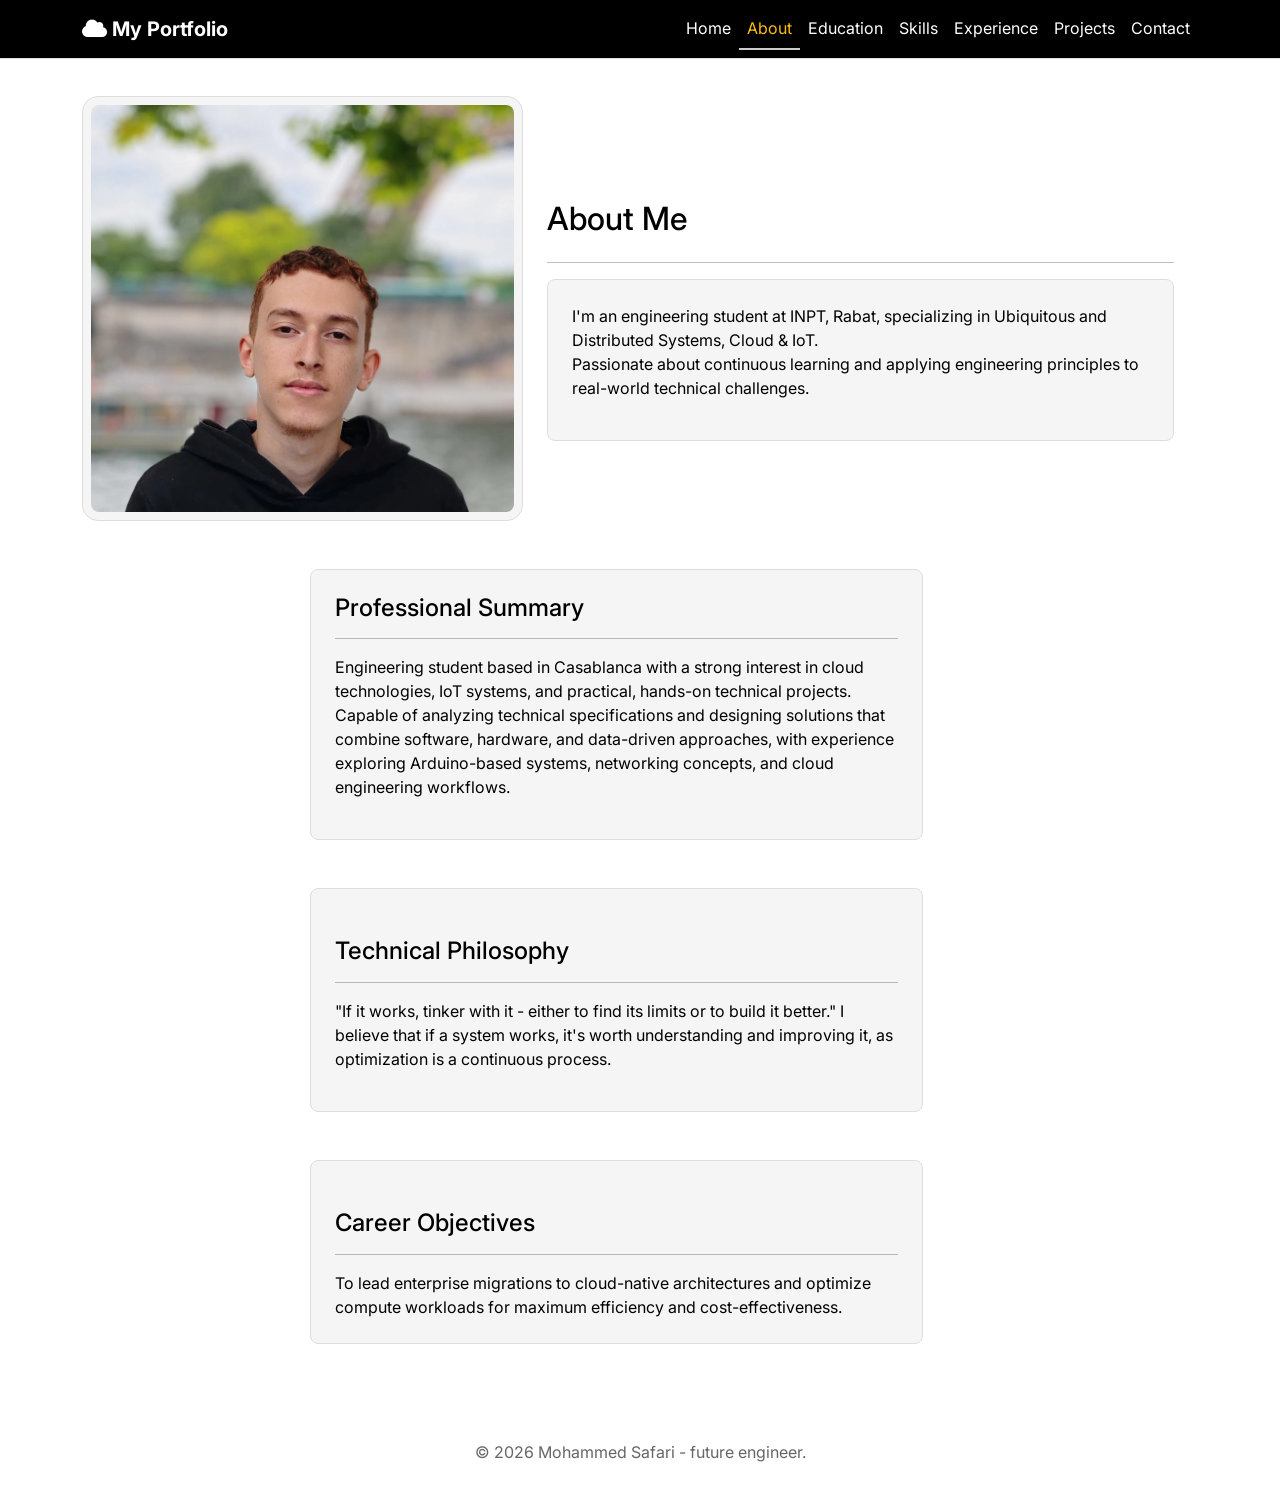
==== about.html @ a95056cc "Add files via upload" ====
<!DOCTYPE html>
<html lang="en">

<head>
    <meta charset="UTF-8">
    <meta name="viewport" content="width=device-width, initial-scale=1.0">
    <title>About Me | Mohammed Safari</title>
    <link href="https://cdn.jsdelivr.net/npm/bootstrap@5.3.0/dist/css/bootstrap.min.css" rel="stylesheet">
    <link href="https://cdnjs.cloudflare.com/ajax/libs/font-awesome/6.4.0/css/all.min.css" rel="stylesheet">
    <link href="https://unpkg.com/aos@2.3.1/dist/aos.css" rel="stylesheet">
    <link href="https://fonts.googleapis.com/css2?family=Inter:wght@300;400;600;800&display=swap" rel="stylesheet">
    <link rel="stylesheet" href="css/styles.css">
</head>

<body>
    <div class="bg-animation"></div>

    <nav class="navbar navbar-expand-lg navbar-dark fixed-top glass-nav">
        <div class="container">
            <a class="navbar-brand fw-bold text-accent" href="index.html"><i class="fas fa-cloud"></i> My Portfolio</a>
            <button class="navbar-toggler" type="button" data-bs-toggle="collapse" data-bs-target="#navbarNav">
                <span class="navbar-toggler-icon"></span>
            </button>
            <div class="collapse navbar-collapse justify-content-end" id="navbarNav">
                <ul class="navbar-nav">
                    <li class="nav-item"><a class="nav-link" href="index.html">Home</a></li>
                    <li class="nav-item"><a class="nav-link active" href="about.html">About</a></li>
                    <li class="nav-item"><a class="nav-link" href="education.html">Education</a></li>
                    <li class="nav-item"><a class="nav-link" href="skills.html">Skills</a></li>
                    <li class="nav-item"><a class="nav-link" href="experience.html">Experience</a></li>
                    <li class="nav-item"><a class="nav-link" href="projects.html">Projects</a></li>
                    <li class="nav-item"><a class="nav-link" href="contact.html">Contact</a></li>
                </ul>
            </div>
        </div>
    </nav>

    <main class="container mt-5 pt-5 pb-5 min-vh-100 d-flex align-items-center">
        <div class="row align-items-center w-100">
            <div class="col-md-5 mb-4" data-aos="fade-right" data-aos-duration="800">
                <div class="glass-card p-2 text-center rounded-4">
                    <img src="assets/IMG_20250724_004520_618.jpg" alt="Mohammed Safari" class="img-fluid rounded-3">
                </div>
            </div>
            <div class="col-md-7" data-aos="fade-left" data-aos-duration="800" data-aos-delay="200">
                <h2 class="mb-4">About Me</h2>
                <hr class="section-line" />
                <div class="glass-card p-4 rounded-3">
                    <p class="mb-0" data-aos="fade-left" data-aos-delay="500">I'm an engineering student at INPT, Rabat, specializing in Ubiquitous and Distributed Systems, Cloud & IoT.
                        <br>Passionate about continuous learning and applying engineering principles to real-world technical challenges.<p>
                </div>
            </div>
            <div class="row align-items-center justify-content-center w-100 mt-4">
                <div class="col-md-7" data-aos="fade-right" data-aos-duration="800" data-aos-delay="200">
                    <div class="glass-card p-4 rounded-3 mb-5">
                        <h4 class="mb-3" data-aos="fade-right" data-aos-delay="300">Professional Summary</h4>
                        <hr class="section-line" />
                        <p data-aos="fade-right" data-aos-delay="400">Engineering student based in Casablanca with a strong interest in cloud technologies, IoT systems,
                            and practical, hands-on technical projects. 
                            Capable of analyzing technical specifications and designing solutions that combine software, 
                            hardware, and data-driven approaches, with experience exploring Arduino-based systems, 
                            networking concepts, and cloud engineering workflows.</p>
                    </div>
                </div>
                <div class="col-md-7" data-aos="fade-left" data-aos-duration="800" data-aos-delay="200">
                    <div class="glass-card p-4 rounded-3 mb-5">
                        <h4 class="mb-3 mt-4" data-aos="fade-left" data-aos-delay="500">Technical Philosophy</h4>
                        <hr class="section-line" />
                        <p data-aos="fade-left" data-aos-delay="600">"If it works, tinker with it - either to find its limits or to build it better." I believe that
                            if a system works, it's worth understanding and improving it, as optimization is a continuous process.</p>
                    </div>
                </div>
                <div class="col-md-7" data-aos="fade-right" data-aos-duration="800" data-aos-delay="200">
                    <div class="glass-card p-4 rounded-3 mb-4">
                        <h4 class="mb-3 mt-4" data-aos="fade-right" data-aos-delay="700">Career Objectives</h4>
                        <hr class="section-line" />
                        <p class="mb-0" data-aos="fade-right" data-aos-delay="600">To lead enterprise migrations to
                            cloud-native architectures and optimize compute workloads for maximum efficiency and
                            cost-effectiveness.</p>
                    </div>
                </div>
            </div>
        </div>
    </main>

    <footer class="text-center py-4" style="background: var(--bg-dark);">
        <p class="mb-0 text-muted">&copy; 2026 Mohammed Safari - future engineer.</p>
    </footer>

    <script src="https://cdn.jsdelivr.net/npm/bootstrap@5.3.0/dist/js/bootstrap.bundle.min.js"></script>
    <script src="https://unpkg.com/aos@2.3.1/dist/aos.js"></script>
    <script src="js/script.js"></script>

</body>

</html>
---- css/styles.css ----
:root {
  --primary: #ffffff;
  --secondary: #666666;
  --accent: #222222;
  --bg-light: #ffffff;
  --text-dark: #000000;
  --border-color: #dddddd;
  --solid-bg: #f5f5f5;
  --hover-bg: #e0e0e0;
}

html {
  scroll-behavior: smooth;
}

body {
  font-family: 'Inter', sans-serif;
  background-color: var(--bg-light);
  color: var(--text-dark);
  overflow-x: hidden;
  opacity: 0;
  transition: opacity 0.6s ease-in-out;
}

body.loaded {
  opacity: 1;
}

.bg-animation {
  position: fixed;
  top: 0;
  left: 0;
  width: 100%;
  height: 100%;
  z-index: -1;
  background: var(--bg-light);
}

.glass-card {
  background: var(--solid-bg);
  border: 1px solid var(--border-color);
  backface-visibility: hidden;
  transform: translateZ(0);
  transition: transform 0.3s ease, border-color 0.3s ease, box-shadow 0.3s ease;
}

.glass-card:hover {
  transform: translateY(-5px);
  box-shadow: 0 10px 20px rgba(0, 0, 0, 0.1);
  border-color: var(--accent);
}

.glass-nav {
  background: #000000 !important;
  border-bottom: 1px solid var(--border-color);
}

.glass-nav .navbar-brand,
.glass-nav .nav-link {
  color: #ffffff !important;
}

.glass-nav .nav-link:hover,
.glass-nav .nav-link.active {
  color: #ffc107 !important;
  border-bottom: 2px solid #cccccc;
}

.text-accent {
  color: var(--accent);
}

.hero-title {
  font-weight: 800;
  font-size: 4rem;
  letter-spacing: -1px;
}

.btn-custom {
  background: transparent;
  color: var(--text-dark);
  border: 1px solid var(--accent);
  padding: 10px 24px;
  border-radius: 8px;
  transition: all 0.3s ease;
}

.btn-custom:hover {
  background: var(--accent);
  color: var(--bg-light);
  box-shadow: 0 0 15px rgba(0, 0, 0, 0.1);
}

.btn-primary-custom {
  background: var(--accent);
  color: var(--bg-light);
  font-weight: 600;
  border: 1px solid var(--accent);
  padding: 10px 24px;
  border-radius: 8px;
  transition: all 0.3s ease;
}

.btn-primary-custom:hover {
  background: transparent;
  color: var(--accent);
  box-shadow: 0 0 15px rgba(0, 0, 0, 0.1);
}

.timeline {
  position: relative;
  padding-left: 2rem;
  border-left: 2px solid var(--border-color);
}

.timeline-item {
  position: relative;
  margin-bottom: 2rem;
}

.timeline-item::before {
  content: '';
  position: absolute;
  left: -2.4rem;
  top: 0;
  width: 16px;
  height: 16px;
  border-radius: 50%;
  background: var(--accent);
  border: 3px solid var(--bg-light);
}

.progress {
  background-color: var(--solid-bg);
  height: 8px;
  border-radius: 4px;
  overflow: hidden;
  border: 1px solid var(--border-color);
}

.progress-bar {
  background-color: var(--accent);
}

.accordion-item {
  background: transparent;
  border: none;
  margin-bottom: 1rem;
}

.accordion-button {
  background: var(--solid-bg);
  color: var(--text-dark);
  border: 1px solid var(--border-color);
  border-radius: 8px !important;
}

.accordion-button:not(.collapsed) {
  background: var(--hover-bg);
  color: var(--accent);
  box-shadow: none;
  border-color: var(--accent);
}

.accordion-body {
  background: var(--bg-light);
  border-radius: 0 0 8px 8px;
  border: 1px solid var(--border-color);
  border-top: none;
}

.accordion-body.text-light {
  color: var(--text-dark) !important;
}

.project-card {
  position: relative;
  overflow: hidden;
  border-radius: 12px;
}

.project-overlay {
  position: absolute;
  top: 0;
  left: 0;
  width: 100%;
  height: 100%;
  background: rgba(255, 255, 255, 0.9);
  display: flex;
  flex-direction: column;
  justify-content: center;
  align-items: center;
  opacity: 0;
  transition: opacity 0.3s ease;
}

.project-card:hover .project-overlay {
  opacity: 1;
}

.form-control {
  background: var(--solid-bg);
  border: 1px solid var(--border-color);
  color: var(--text-dark);
}

.form-control:focus {
  background: var(--hover-bg);
  border-color: var(--accent);
  color: var(--text-dark);
  box-shadow: none;
}

.form-control::placeholder {
  color: #888;
}

.text-light {
  color: var(--text-dark) !important;
}

.text-muted {
  color: var(--secondary) !important;
}
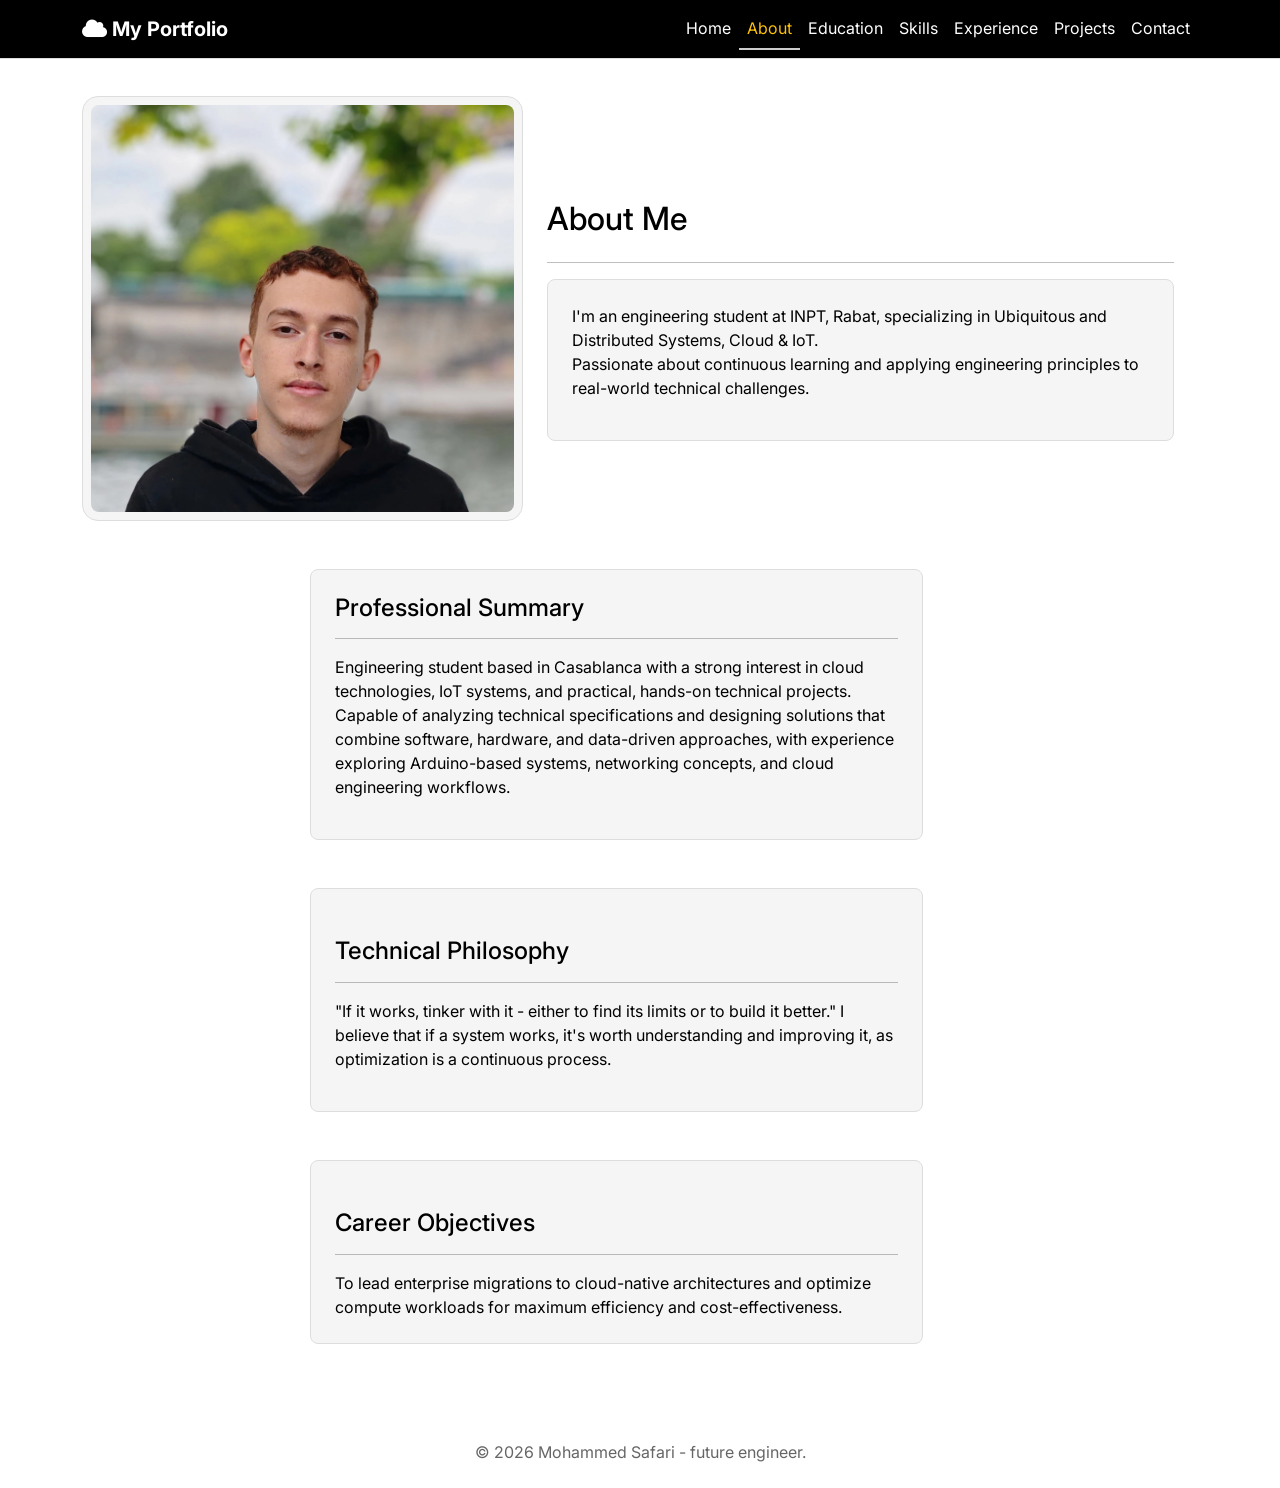
==== commit 28aec347: "Fix HTML formatting and update content" ====
--- a/about.html
+++ b/about.html
@@ -72,9 +72,9 @@
                 </div>
                 <div class="col-md-7" data-aos="fade-right" data-aos-duration="800" data-aos-delay="200">
                     <div class="glass-card p-4 rounded-3 mb-4">
-                        <h4 class="mb-3 mt-4" data-aos="fade-right" data-aos-delay="700">Career Objectives</h4>
+                        <h4 class="mb-3 mt-4" data-aos="fade-right" data-aos-delay="400">Career Objectives</h4>
                         <hr class="section-line" />
-                        <p class="mb-0" data-aos="fade-right" data-aos-delay="600">To lead enterprise migrations to
+                        <p class="mb-0" >To lead enterprise migrations to
                             cloud-native architectures and optimize compute workloads for maximum efficiency and
                             cost-effectiveness.</p>
                     </div>
@@ -93,4 +93,5 @@
 
 </body>
 
-</html>+
+</html>
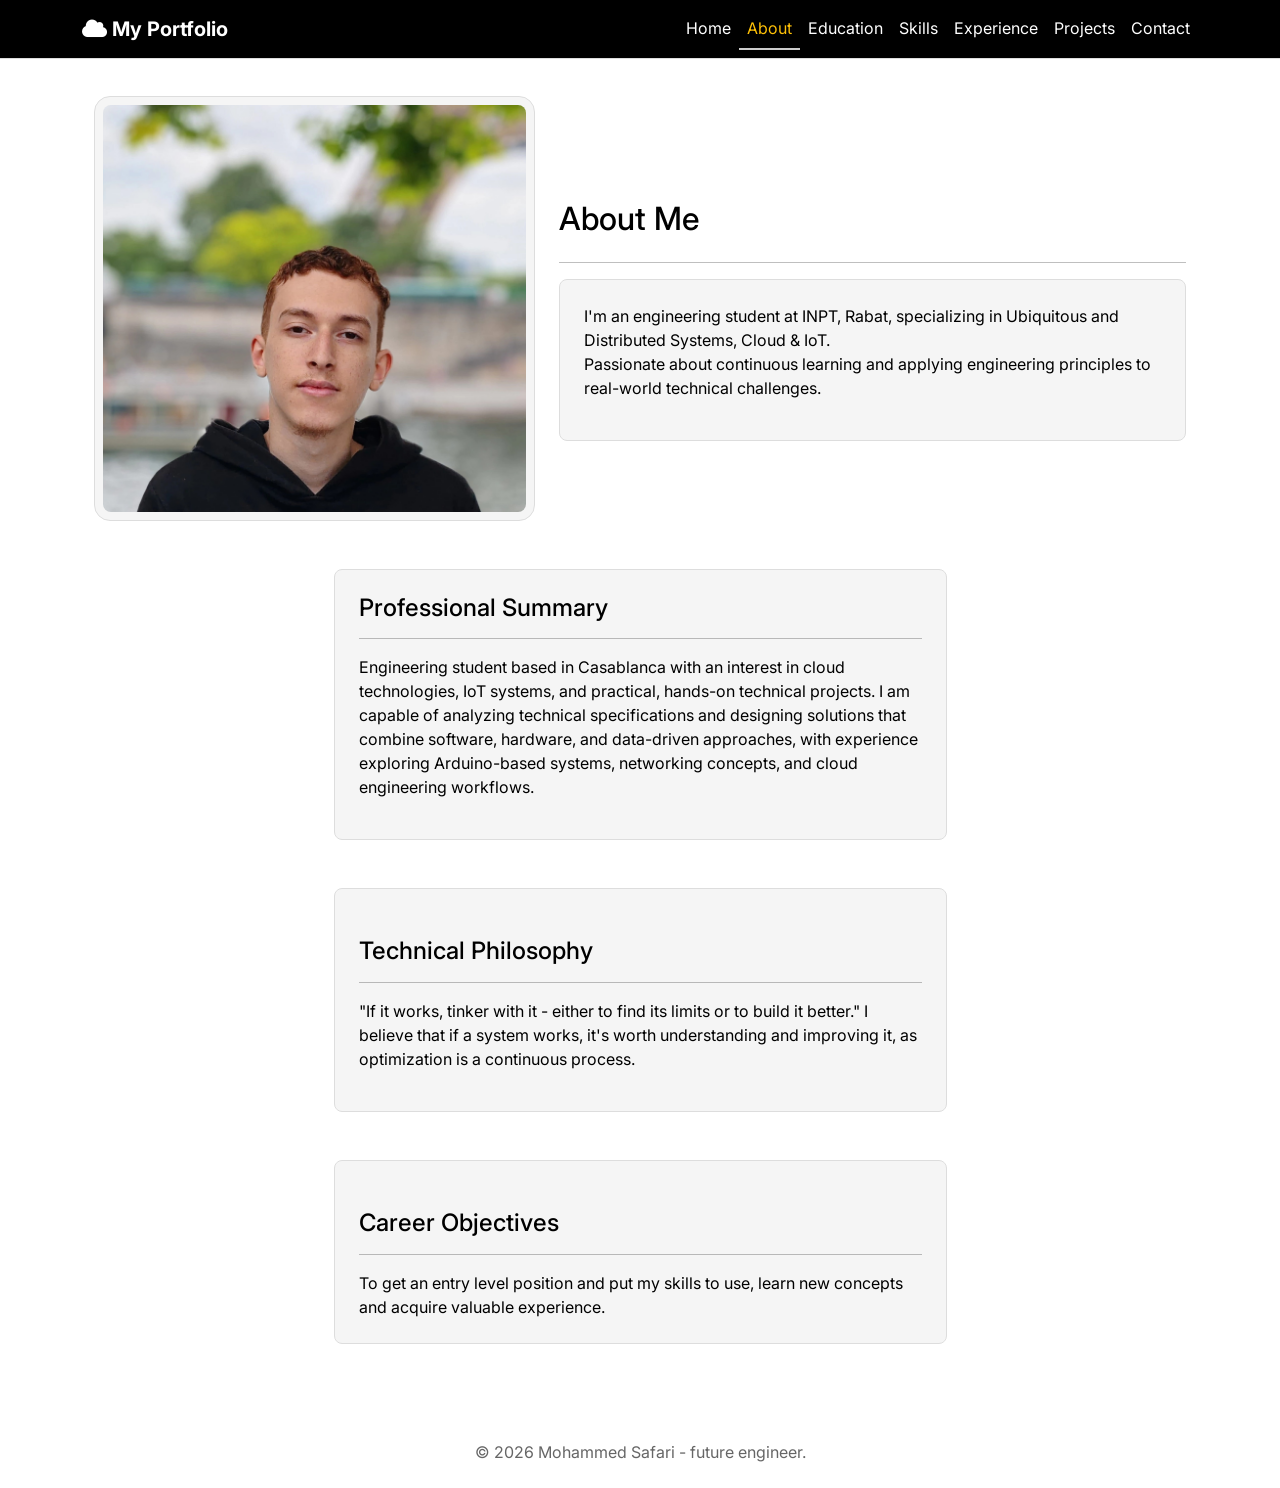
==== commit 91472f75: "Revise about.html structure and content Updated the HTML structure and content of the about page." ====
--- a/about.html
+++ b/about.html
@@ -55,9 +55,9 @@
                     <div class="glass-card p-4 rounded-3 mb-5">
                         <h4 class="mb-3" data-aos="fade-right" data-aos-delay="300">Professional Summary</h4>
                         <hr class="section-line" />
-                        <p data-aos="fade-right" data-aos-delay="400">Engineering student based in Casablanca with a strong interest in cloud technologies, IoT systems,
+                        <p data-aos="fade-right" data-aos-delay="400">Engineering student based in Casablanca with an interest in cloud technologies, IoT systems,
                             and practical, hands-on technical projects. 
-                            Capable of analyzing technical specifications and designing solutions that combine software, 
+                            I am capable of analyzing technical specifications and designing solutions that combine software, 
                             hardware, and data-driven approaches, with experience exploring Arduino-based systems, 
                             networking concepts, and cloud engineering workflows.</p>
                     </div>
@@ -74,9 +74,7 @@
                     <div class="glass-card p-4 rounded-3 mb-4">
                         <h4 class="mb-3 mt-4" data-aos="fade-right" data-aos-delay="400">Career Objectives</h4>
                         <hr class="section-line" />
-                        <p class="mb-0" >To lead enterprise migrations to
-                            cloud-native architectures and optimize compute workloads for maximum efficiency and
-                            cost-effectiveness.</p>
+                        <p class="mb-0" >To get an entry level position and put my skills to use, learn new concepts and acquire valuable experience.</p>
                     </div>
                 </div>
             </div>
--- a/css/styles.css
+++ b/css/styles.css
@@ -12,6 +12,17 @@
 html {
   scroll-behavior: smooth;
 }
+html, body {
+    overflow-x: hidden;
+    width: 100%;
+}
+
+/* added to fit the nav bar in phone screens */
+.row {
+    margin-right: 0;
+    margin-left: 0;
+}
+
 
 body {
   font-family: 'Inter', sans-serif;
@@ -36,9 +47,11 @@
   background: var(--bg-light);
 }
 
+/* High-Contrast Card Utilities */
 .glass-card {
   background: var(--solid-bg);
   border: 1px solid var(--border-color);
+  /* Prevent 'flicker' during AOS animations */
   backface-visibility: hidden;
   transform: translateZ(0);
   transition: transform 0.3s ease, border-color 0.3s ease, box-shadow 0.3s ease;
@@ -51,21 +64,25 @@
 }
 
 .glass-nav {
-  background: #000000 !important;
+  background: #000000; /*!important;*/
+  /* Keep navbar strictly black */
   border-bottom: 1px solid var(--border-color);
 }
 
 .glass-nav .navbar-brand,
 .glass-nav .nav-link {
   color: #ffffff !important;
+  /* Ensure text in nav is white */
 }
 
 .glass-nav .nav-link:hover,
 .glass-nav .nav-link.active {
   color: #ffc107 !important;
+  /* Lighter grey for hover/active state on black */
   border-bottom: 2px solid #cccccc;
 }
 
+/* Typography & Colors */
 .text-accent {
   color: var(--accent);
 }
@@ -107,6 +124,7 @@
   box-shadow: 0 0 15px rgba(0, 0, 0, 0.1);
 }
 
+/* Timeline (Education) */
 .timeline {
   position: relative;
   padding-left: 2rem;
@@ -130,18 +148,7 @@
   border: 3px solid var(--bg-light);
 }
 
-.progress {
-  background-color: var(--solid-bg);
-  height: 8px;
-  border-radius: 4px;
-  overflow: hidden;
-  border: 1px solid var(--border-color);
-}
-
-.progress-bar {
-  background-color: var(--accent);
-}
-
+/* Experience Accordion */
 .accordion-item {
   background: transparent;
   border: none;
@@ -173,6 +180,7 @@
   color: var(--text-dark) !important;
 }
 
+/* Project Overlay */
 .project-card {
   position: relative;
   overflow: hidden;
@@ -198,6 +206,7 @@
   opacity: 1;
 }
 
+/* Contact Form */
 .form-control {
   background: var(--solid-bg);
   border: 1px solid var(--border-color);
@@ -215,10 +224,11 @@
   color: #888;
 }
 
+/* Override text colors globally where forced text classes were used */
 .text-light {
   color: var(--text-dark) !important;
 }
 
 .text-muted {
   color: var(--secondary) !important;
-}+}
